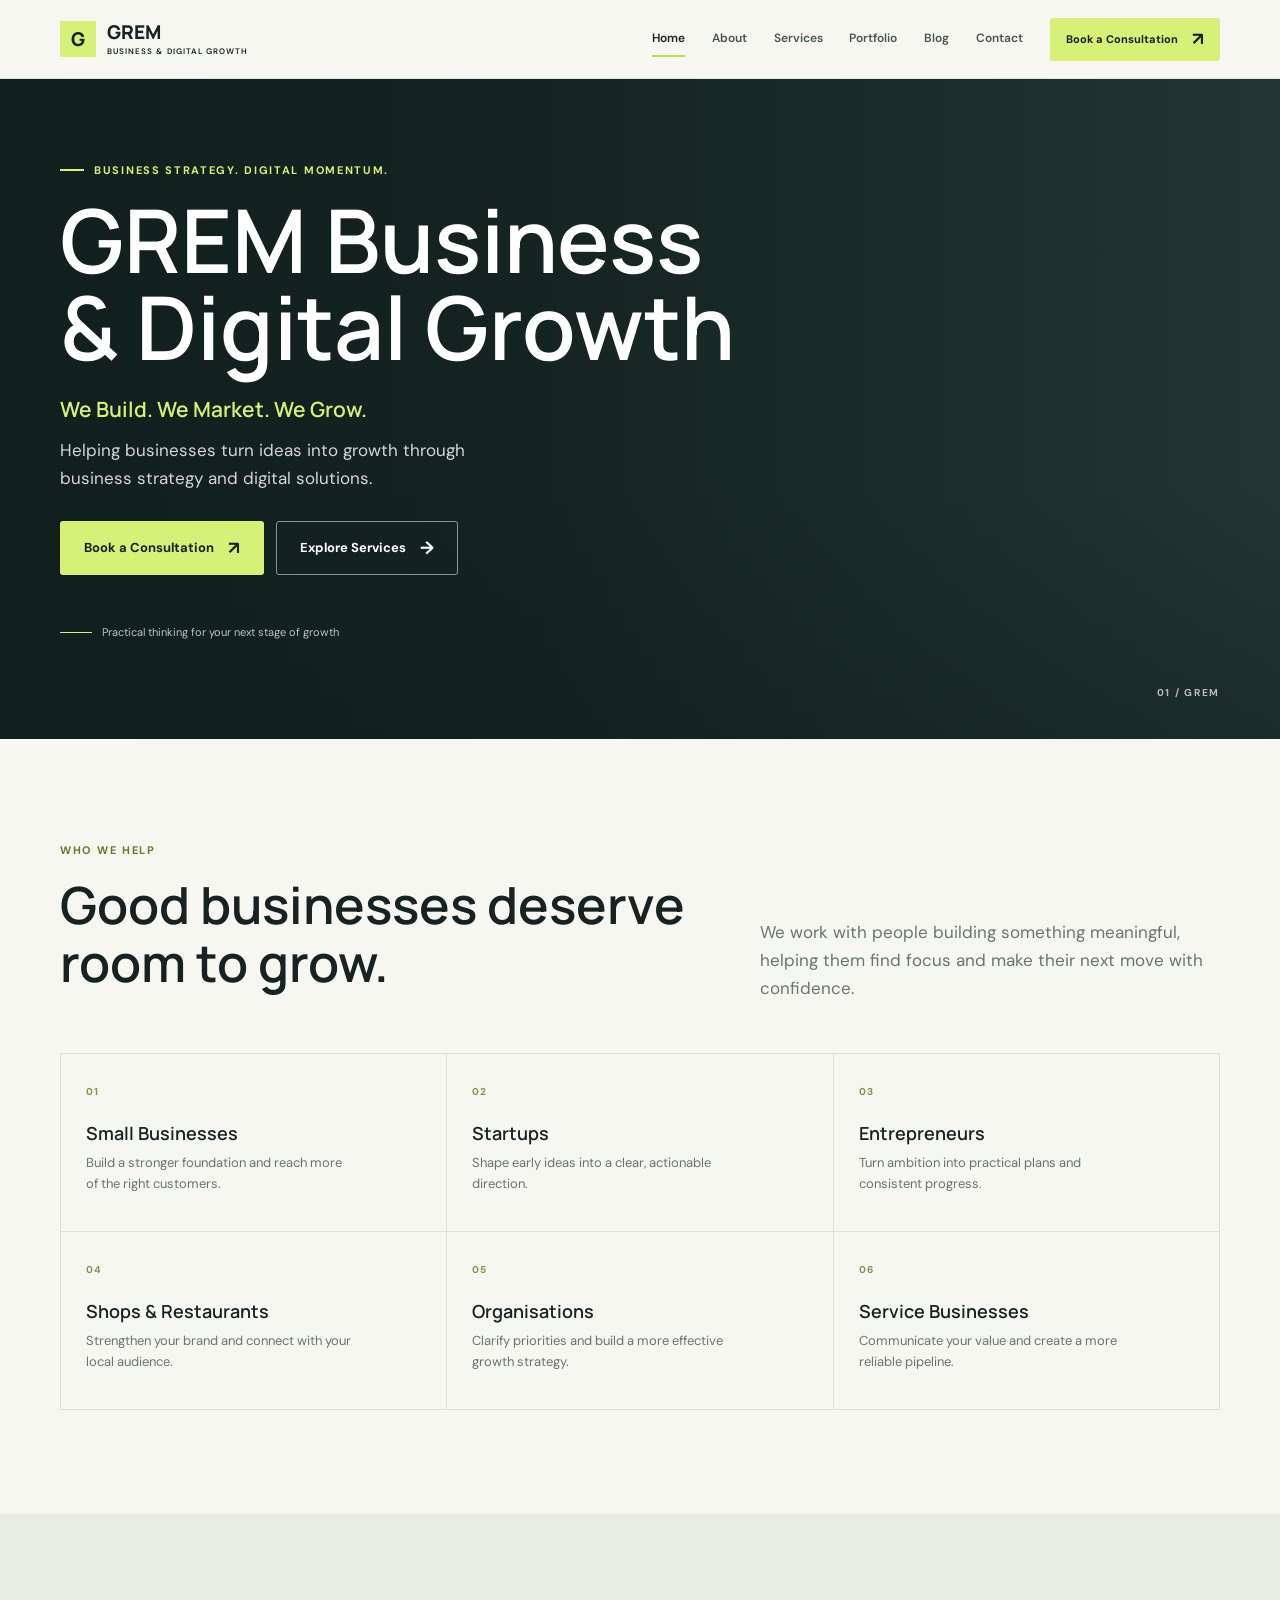
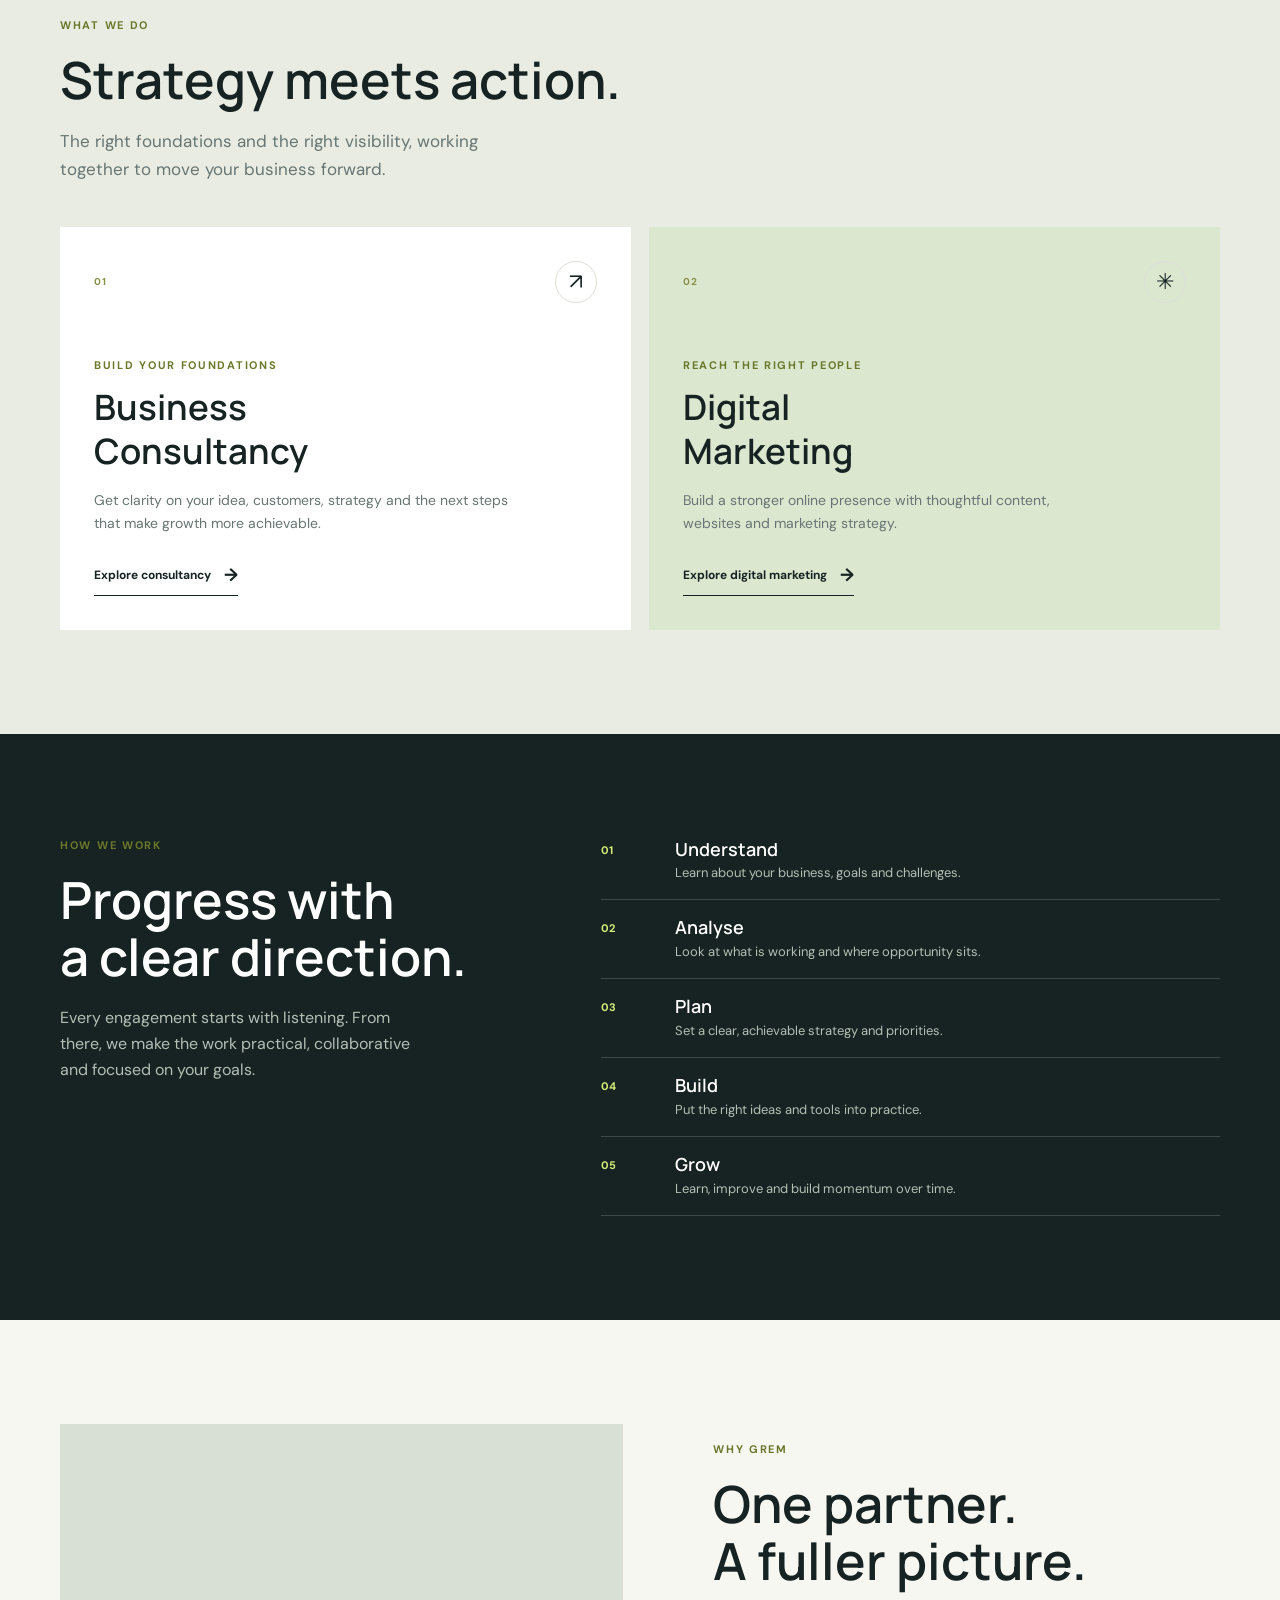
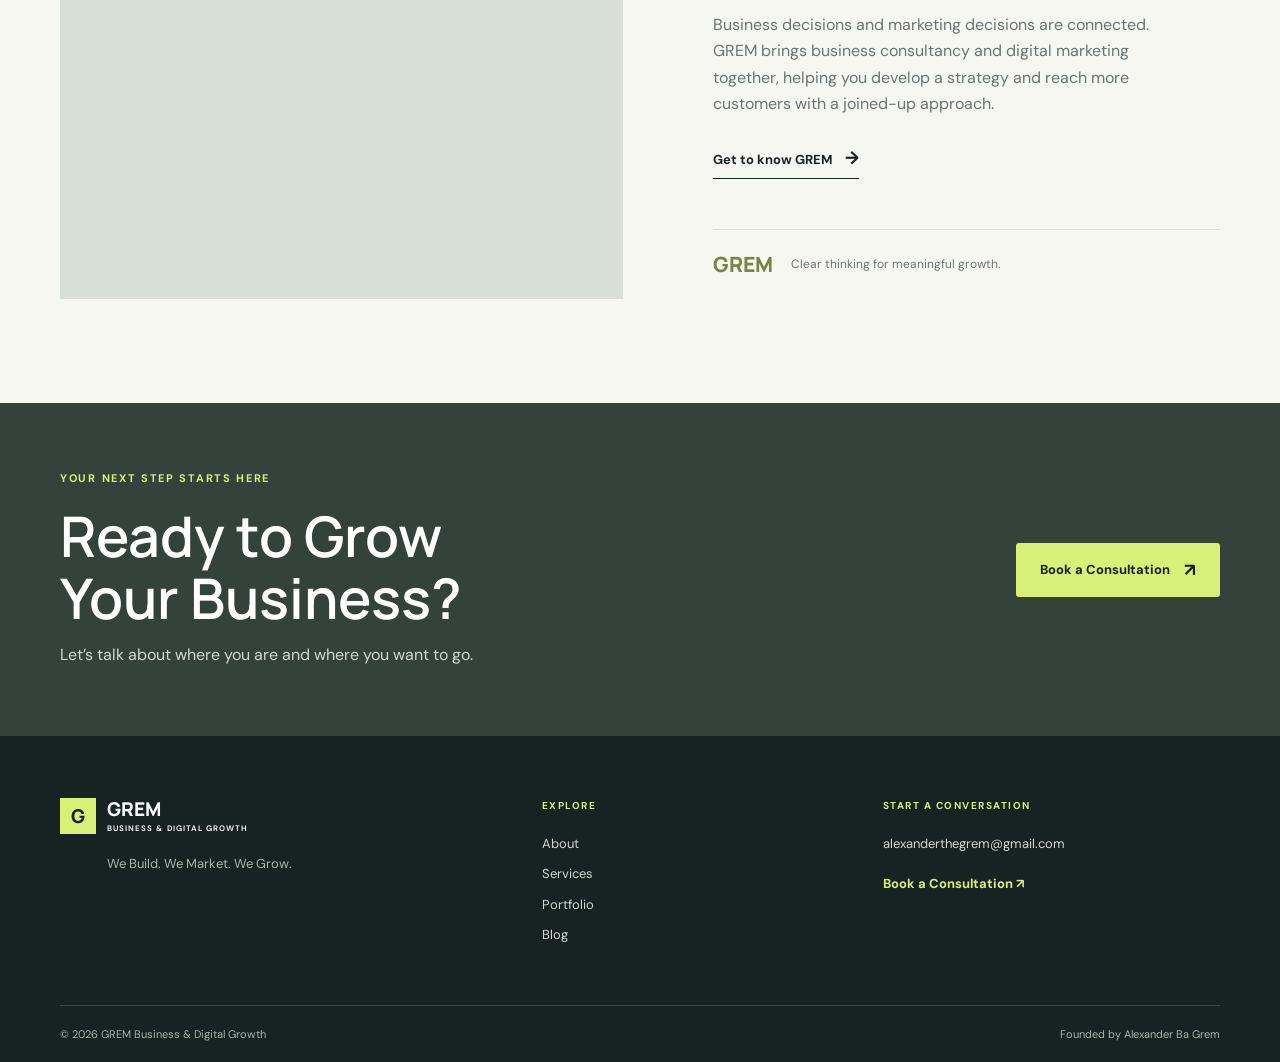
==== index.html @ a8ca72c4 "Grem digital platform" ====
<!doctype html>
<html lang="en">
<head>
  <meta charset="utf-8">
  <meta name="viewport" content="width=device-width, initial-scale=1">
  <meta name="description" content="GREM Business & Digital Growth helps businesses turn ideas into growth through business strategy and digital solutions.">
  <title>GREM Business & Digital Growth | We Build. We Market. We Grow.</title>
  <link rel="preconnect" href="https://fonts.googleapis.com">
  <link rel="preconnect" href="https://fonts.gstatic.com" crossorigin>
  <link href="https://fonts.googleapis.com/css2?family=DM+Sans:wght@400;500;600;700&family=Manrope:wght@400;500;600;700;800&display=swap" rel="stylesheet">
  <link rel="stylesheet" href="css/style.css">
  <link rel="stylesheet" href="css/navbar.css">
  <link rel="stylesheet" href="css/home.css">
  <script src="js/script.js" defer></script>
</head>
<body>
  <header class="site-header">
    <div class="container nav-wrap">
      <a class="brand" href="index.html" aria-label="GREM home"><span class="brand-mark">G</span><span>GREM<span class="brand-sub">BUSINESS & DIGITAL GROWTH</span></span></a>
      <button class="menu-toggle" type="button" aria-label="Open navigation" aria-expanded="false" aria-controls="site-navigation" data-nav-toggle><span></span><span></span></button>
      <nav class="site-nav" id="site-navigation" aria-label="Main navigation">
        <a href="index.html" aria-current="page">Home</a><a href="about.html">About</a><a href="services.html">Services</a><a href="portfolio.html">Portfolio</a><a href="blog.html">Blog</a><a href="contact.html">Contact</a><a class="button button-small nav-cta" href="contact.html#contact-form">Book a Consultation <span aria-hidden="true">↗</span></a>
      </nav>
    </div>
  </header>

  <main>
    <section class="home-hero">
      <div class="hero-shade"></div>
      <div class="container hero-content">
        <p class="eyebrow eyebrow-light"><span></span> Business strategy. Digital momentum.</p>
        <h1>GREM Business<br>&amp; Digital Growth</h1>
        <p class="hero-tagline">We Build. We Market. We Grow.</p>
        <p class="hero-copy">Helping businesses turn ideas into growth through business strategy and digital solutions.</p>
        <div class="button-row"><a class="button button-accent" href="contact.html#contact-form">Book a Consultation <span aria-hidden="true">↗</span></a><a class="button button-outline-light" href="services.html">Explore Services <span aria-hidden="true">→</span></a></div>
        <div class="hero-note"><span class="hero-note-line"></span><span>Practical thinking for your next stage of growth</span></div>
      </div>
      <div class="hero-index" aria-hidden="true">01 / GREM</div>
    </section>

    <section class="section help-section">
      <div class="container">
        <div class="section-heading section-heading-row"><div><p class="eyebrow">Who we help</p><h2>Good businesses deserve<br>room to grow.</h2></div><p class="section-intro">We work with people building something meaningful, helping them find focus and make their next move with confidence.</p></div>
        <div class="audience-grid">
          <article class="audience-item"><span class="item-number">01</span><h3>Small Businesses</h3><p>Build a stronger foundation and reach more of the right customers.</p></article>
          <article class="audience-item"><span class="item-number">02</span><h3>Startups</h3><p>Shape early ideas into a clear, actionable direction.</p></article>
          <article class="audience-item"><span class="item-number">03</span><h3>Entrepreneurs</h3><p>Turn ambition into practical plans and consistent progress.</p></article>
          <article class="audience-item"><span class="item-number">04</span><h3>Shops &amp; Restaurants</h3><p>Strengthen your brand and connect with your local audience.</p></article>
          <article class="audience-item"><span class="item-number">05</span><h3>Organisations</h3><p>Clarify priorities and build a more effective growth strategy.</p></article>
          <article class="audience-item"><span class="item-number">06</span><h3>Service Businesses</h3><p>Communicate your value and create a more reliable pipeline.</p></article>
        </div>
      </div>
    </section>

    <section class="section services-preview">
      <div class="container">
        <div class="section-heading"><p class="eyebrow">What we do</p><h2>Strategy meets action.</h2><p class="section-intro">The right foundations and the right visibility, working together to move your business forward.</p></div>
        <div class="category-grid">
          <article class="category-card consultancy-card"><div class="category-top"><span class="category-number">01</span><span class="category-symbol" aria-hidden="true">↗</span></div><p class="eyebrow">Build your foundations</p><h3>Business<br>Consultancy</h3><p>Get clarity on your idea, customers, strategy and the next steps that make growth more achievable.</p><a class="text-link" href="services.html#business-consultancy">Explore consultancy <span aria-hidden="true">→</span></a></article>
          <article class="category-card marketing-card"><div class="category-top"><span class="category-number">02</span><span class="category-symbol" aria-hidden="true">✳</span></div><p class="eyebrow">Reach the right people</p><h3>Digital<br>Marketing</h3><p>Build a stronger online presence with thoughtful content, websites and marketing strategy.</p><a class="text-link" href="services.html#digital-marketing">Explore digital marketing <span aria-hidden="true">→</span></a></article>
        </div>
      </div>
    </section>

    <section class="process-section section">
      <div class="container process-layout"><div class="process-heading"><p class="eyebrow">How we work</p><h2>Progress with<br>a clear direction.</h2><p>Every engagement starts with listening. From there, we make the work practical, collaborative and focused on your goals.</p></div><div class="process-list"><article><span>01</span><div><h3>Understand</h3><p>Learn about your business, goals and challenges.</p></div></article><article><span>02</span><div><h3>Analyse</h3><p>Look at what is working and where opportunity sits.</p></div></article><article><span>03</span><div><h3>Plan</h3><p>Set a clear, achievable strategy and priorities.</p></div></article><article><span>04</span><div><h3>Build</h3><p>Put the right ideas and tools into practice.</p></div></article><article><span>05</span><div><h3>Grow</h3><p>Learn, improve and build momentum over time.</p></div></article></div></div>
    </section>

    <section class="why-section section"><div class="container why-layout"><div class="why-image" role="img" aria-label="Business team collaborating around a table"></div><div class="why-copy"><p class="eyebrow">Why GREM</p><h2>One partner.<br>A fuller picture.</h2><p>Business decisions and marketing decisions are connected. GREM brings business consultancy and digital marketing together, helping you develop a strategy and reach more customers with a joined-up approach.</p><a class="text-link" href="about.html">Get to know GREM <span aria-hidden="true">→</span></a><div class="why-statement"><span>GREM</span><span>Clear thinking for meaningful growth.</span></div></div></div></section>

    <section class="cta-section"><div class="container cta-inner"><div><p class="eyebrow eyebrow-light">Your next step starts here</p><h2>Ready to Grow<br>Your Business?</h2><p>Let’s talk about where you are and where you want to go.</p></div><a class="button button-accent" href="contact.html#contact-form">Book a Consultation <span aria-hidden="true">↗</span></a></div></section>
  </main>

  <footer class="site-footer"><div class="container footer-main"><div class="footer-brand"><a class="brand brand-footer" href="index.html"><span class="brand-mark">G</span><span>GREM<span class="brand-sub">BUSINESS & DIGITAL GROWTH</span></span></a><p>We Build. We Market. We Grow.</p></div><div class="footer-links"><p class="footer-label">Explore</p><a href="about.html">About</a><a href="services.html">Services</a><a href="portfolio.html">Portfolio</a><a href="blog.html">Blog</a></div><div class="footer-contact"><p class="footer-label">Start a conversation</p><a href="mailto:alexanderthegrem@gmail.com">alexanderthegrem@gmail.com</a><a class="footer-book" href="contact.html#contact-form">Book a Consultation <span aria-hidden="true">↗</span></a></div></div><div class="container footer-bottom"><span>© <span data-year></span> GREM Business &amp; Digital Growth</span><span>Founded by Alexander Ba Grem</span></div></footer>
</body>
</html>
---- css/style.css ----
/* Shared foundations and reusable components for every page. */
:root {
  --ink: #172322;
  --ink-soft: #334240;
  --muted: #687572;
  --paper: #f7f7f2;
  --white: #ffffff;
  --line: #dedfd8;
  --lime: #d6f078;
  --lime-dark: #badc50;
  --coral: #f09472;
  --serif: "Manrope", "DM Sans", sans-serif;
  --sans: "DM Sans", sans-serif;
}

* { box-sizing: border-box; }
html { scroll-behavior: smooth; scroll-padding-top: 96px; }
body { margin: 0; background: var(--paper); color: var(--ink); font-family: var(--sans); font-size: 16px; line-height: 1.65; -webkit-font-smoothing: antialiased; }
img { display: block; max-width: 100%; }
a { color: inherit; text-decoration: none; }
button, input, textarea { font: inherit; }
.container { width: min(1160px, calc(100% - 48px)); margin-inline: auto; }
.section { padding: 104px 0; }
.eyebrow { margin: 0 0 18px; color: #6a782b; font-size: 11px; font-weight: 700; letter-spacing: 1.7px; line-height: 1.4; text-transform: uppercase; }
.eyebrow-light { color: var(--lime); }
h1, h2, h3, p { margin-top: 0; }
h1, h2, h3 { font-family: var(--serif); letter-spacing: 0; }
h2 { margin-bottom: 18px; font-size: clamp(32px, 4vw, 52px); font-weight: 600; line-height: 1.12; }
h3 { font-weight: 600; line-height: 1.25; }
.section-intro { max-width: 460px; margin: 0; color: var(--muted); font-size: 17px; }
.section-heading { margin-bottom: 44px; }
.section-heading h2 { margin-bottom: 18px; }
.section-heading-row { display: flex; align-items: end; justify-content: space-between; gap: 48px; }
.section-heading-row .section-intro { margin-bottom: 7px; }
.button { display: inline-flex; min-height: 54px; align-items: center; justify-content: center; gap: 14px; padding: 0 23px; border: 1px solid transparent; border-radius: 3px; background: var(--lime); color: var(--ink); font-size: 13px; font-weight: 700; transition: background-color .2s ease, color .2s ease, transform .2s ease, border-color .2s ease; }
.button:hover { transform: translateY(-2px); background: var(--lime-dark); }
.button span { font-size: 18px; line-height: 1; }
.button-dark { background: var(--ink); color: var(--white); }
.button-dark:hover { background: #2c3c39; }
.button-accent { background: var(--lime); color: var(--ink); }
.button-outline-light { border-color: rgba(255,255,255,.5); color: var(--white); background: transparent; }
.button-outline-light:hover { border-color: var(--lime); background: var(--lime); color: var(--ink); }
.text-link { display: inline-flex; align-items: center; gap: 13px; border-bottom: 1px solid currentColor; padding-bottom: 4px; font-size: 13px; font-weight: 700; }
.text-link span { font-size: 18px; transition: transform .2s ease; }
.text-link:hover span { transform: translateX(4px); }
.site-footer { padding: 62px 0 0; background: var(--ink); color: #f4f6ef; }
.footer-main { display: grid; grid-template-columns: 1.5fr 1fr 1.2fr; gap: 60px; padding-bottom: 50px; }
.brand { display: inline-flex; align-items: center; gap: 11px; color: var(--ink); font-family: var(--serif); font-size: 19px; font-weight: 800; line-height: 1; }
.brand-mark { display: grid; width: 36px; height: 36px; place-items: center; background: var(--lime); color: var(--ink); font-size: 19px; }
.brand-sub { display: block; margin-top: 5px; font-family: var(--sans); font-size: 8px; font-weight: 600; letter-spacing: 1.05px; }
.brand-footer { color: var(--white); }
.footer-brand > p { margin: 19px 0 0 47px; color: #abb4aa; font-size: 13px; }
.footer-label { margin-bottom: 18px; color: var(--lime); font-size: 10px; font-weight: 700; letter-spacing: 1.5px; text-transform: uppercase; }
.footer-links, .footer-contact { display: flex; align-items: flex-start; flex-direction: column; }
.footer-links a, .footer-contact > a { margin: 0 0 9px; color: #d1d6cf; font-size: 13px; transition: color .2s ease; }
.footer-links a:hover, .footer-contact > a:hover { color: var(--lime); }
.footer-contact .footer-book { margin-top: 10px; color: var(--lime); font-weight: 700; }
.footer-bottom { display: flex; justify-content: space-between; gap: 20px; padding: 19px 0; border-top: 1px solid rgba(255,255,255,.16); color: #aab3aa; font-size: 11px; }
.page-hero { position: relative; overflow: hidden; min-height: 420px; background-color: var(--ink); background-position: center; background-size: cover; color: var(--white); }
.page-hero::before { position: absolute; inset: 0; background: linear-gradient(90deg, rgba(15,28,26,.9) 0%, rgba(15,28,26,.65) 53%, rgba(15,28,26,.28) 100%); content: ""; }
.page-hero-inner { position: relative; display: flex; min-height: 420px; align-items: flex-start; justify-content: center; flex-direction: column; padding-top: 46px; padding-bottom: 46px; }
.page-hero h1 { max-width: 760px; margin: 0 0 17px; font-size: clamp(46px, 7vw, 78px); font-weight: 600; line-height: .99; }
.page-hero-inner > p:not(.eyebrow) { max-width: 520px; margin: 0; color: #e3e8df; font-size: 17px; }
.page-hero-index { position: absolute; right: 0; bottom: 36px; color: rgba(255,255,255,.72); font-size: 10px; font-weight: 700; letter-spacing: 1.7px; }
.skip-link { position: absolute; top: -100px; left: 12px; z-index: 100; padding: 10px 14px; background: var(--white); color: var(--ink); }
.skip-link:focus { top: 12px; }
:focus-visible { outline: 3px solid #ed956e; outline-offset: 3px; }
@media (max-width: 760px) {
  .container { width: min(100% - 36px, 600px); }
  .section { padding: 76px 0; }
  .section-heading-row { align-items: flex-start; flex-direction: column; gap: 6px; }
  .footer-main { grid-template-columns: 1fr 1fr; gap: 36px 25px; }
  .footer-brand { grid-column: 1 / -1; }
  .footer-bottom { flex-direction: column; gap: 4px; }
  .page-hero, .page-hero-inner { min-height: 380px; }
  .page-hero-index { right: 0; bottom: 24px; }
}
@media (prefers-reduced-motion: reduce) {
  *, *::before, *::after { scroll-behavior: auto !important; transition-duration: .01ms !important; animation-duration: .01ms !important; }
}
---- css/navbar.css ----
.site-header { position: sticky; top: 0; z-index: 20; border-bottom: 1px solid rgba(23,35,34,.08); background: rgba(247,247,242,.97); backdrop-filter: blur(12px); }
.nav-wrap { display: flex; min-height: 78px; align-items: center; justify-content: space-between; gap: 28px; }
.site-nav { display: flex; align-items: center; gap: clamp(17px, 2.1vw, 29px); }
.site-nav > a:not(.button) { position: relative; color: #485451; font-size: 12px; font-weight: 600; transition: color .2s ease; }
.site-nav > a:not(.button):hover, .site-nav > a[aria-current="page"] { color: var(--ink); }
.site-nav > a[aria-current="page"]::after { position: absolute; right: 0; bottom: -8px; left: 0; height: 2px; background: var(--lime-dark); content: ""; }
.site-nav .nav-cta { min-height: 43px; padding-inline: 15px; white-space: nowrap; }
.button-small { font-size: 11px; }
.menu-toggle { display: none; }
@media (max-width: 900px) {
  .nav-wrap { min-height: 72px; }
  .menu-toggle { display: flex; width: 44px; height: 44px; align-items: center; justify-content: center; flex-direction: column; gap: 6px; border: 1px solid var(--line); border-radius: 3px; background: transparent; cursor: pointer; }
  .menu-toggle span { width: 18px; height: 2px; background: var(--ink); transition: transform .2s ease; }
  .menu-toggle[aria-expanded="true"] span:first-child { transform: translateY(4px) rotate(45deg); }
  .menu-toggle[aria-expanded="true"] span:last-child { transform: translateY(-4px) rotate(-45deg); }
  .site-nav { position: absolute; top: 100%; right: 0; left: 0; display: none; align-items: stretch; flex-direction: column; gap: 0; padding: 9px 24px 22px; border-top: 1px solid var(--line); background: var(--paper); box-shadow: 0 18px 25px rgba(23,35,34,.08); }
  .site-nav.is-open { display: flex; }
  .site-nav > a:not(.button) { padding: 11px 0; border-bottom: 1px solid var(--line); }
  .site-nav > a[aria-current="page"]::after { display: none; }
  .site-nav .nav-cta { align-self: flex-start; margin-top: 16px; }
}
---- css/home.css ----
.home-hero { position: relative; display: flex; min-height: 660px; align-items: center; overflow: hidden; background: #273a35 url("https://images.unsplash.com/photo-1521737711867-e3b97375f902?auto=format&fit=crop&w=2000&q=85") center 48% / cover no-repeat; color: var(--white); }
.hero-shade { position: absolute; inset: 0; background: linear-gradient(90deg, rgba(15,29,27,.92) 0%, rgba(15,29,27,.76) 42%, rgba(15,29,27,.18) 100%), linear-gradient(0deg, rgba(15,29,27,.35), transparent 38%); }
.hero-content { position: relative; padding-top: 64px; padding-bottom: 78px; }
.hero-content .eyebrow { display: flex; align-items: center; gap: 10px; }
.hero-content .eyebrow span { width: 24px; height: 2px; background: var(--lime); }
.home-hero h1 { max-width: 760px; margin: 0; font-size: clamp(48px, 7vw, 88px); font-weight: 600; letter-spacing: 0; line-height: .99; }
.hero-tagline { margin: 22px 0 9px; color: var(--lime); font-family: var(--serif); font-size: 21px; font-weight: 600; }
.hero-copy { max-width: 480px; margin: 0; color: rgba(255,255,255,.82); font-size: 17px; }
.button-row { display: flex; flex-wrap: wrap; gap: 12px; margin-top: 29px; }
.hero-note { display: flex; align-items: center; gap: 10px; margin-top: 48px; color: rgba(255,255,255,.73); font-size: 11px; }
.hero-note-line { width: 32px; height: 1px; background: var(--lime); }
.hero-index { position: absolute; right: max(24px, calc((100vw - 1160px) / 2)); bottom: 38px; color: rgba(255,255,255,.69); font-size: 10px; font-weight: 700; letter-spacing: 1.7px; }
.help-section { background: var(--paper); }
.audience-grid { display: grid; grid-template-columns: repeat(3, 1fr); border-top: 1px solid var(--line); border-left: 1px solid var(--line); }
.audience-item { min-height: 178px; padding: 23px 25px; border-right: 1px solid var(--line); border-bottom: 1px solid var(--line); transition: background .2s ease; }
.audience-item:hover { background: #eff2e5; }
.item-number, .category-number { color: #859148; font-size: 10px; font-weight: 700; letter-spacing: 1px; }
.audience-item h3 { margin: 19px 0 7px; font-size: 18px; }
.audience-item p { max-width: 270px; margin: 0; color: var(--muted); font-size: 13px; }
.services-preview { background: #e9ece3; }
.category-grid { display: grid; grid-template-columns: 1fr 1fr; gap: 18px; }
.category-card { min-height: 390px; padding: 34px; background: var(--white); }
.consultancy-card { background: #fff; }
.marketing-card { background: #dce7d0; }
.category-top { display: flex; align-items: center; justify-content: space-between; margin-bottom: 55px; }
.category-symbol { display: grid; width: 42px; height: 42px; place-items: center; border: 1px solid var(--line); border-radius: 50%; font-size: 22px; }
.category-card .eyebrow { margin-bottom: 13px; }
.category-card h3 { margin: 0 0 15px; font-size: 35px; }
.category-card > p:not(.eyebrow) { max-width: 420px; min-height: 52px; margin-bottom: 20px; color: var(--muted); font-size: 14px; }
.category-card .text-link { font-size: 12px; }
.process-section { background: var(--ink); color: var(--white); }
.process-layout { display: grid; grid-template-columns: .82fr 1.18fr; gap: 110px; }
.process-heading h2 { margin-bottom: 19px; }
.process-heading > p:last-child { max-width: 365px; margin: 0; color: #b4beb6; }
.process-list article { display: grid; grid-template-columns: 56px 1fr; gap: 18px; padding: 16px 0; border-bottom: 1px solid rgba(255,255,255,.17); }
.process-list article:first-child { padding-top: 0; }
.process-list article > span { padding-top: 3px; color: var(--lime); font-size: 11px; font-weight: 700; }
.process-list h3 { margin: 0 0 2px; font-size: 18px; }
.process-list p { margin: 0; color: #b4beb6; font-size: 13px; }
.why-section { background: var(--paper); }
.why-layout { display: grid; grid-template-columns: 1fr .9fr; align-items: center; gap: 90px; }
.why-image { min-height: 475px; background: #d8dfd4 url("https://images.unsplash.com/photo-1528605248644-14dd04022da1?auto=format&fit=crop&w=1000&q=85") center / cover no-repeat; }
.why-copy h2 { margin-bottom: 22px; }
.why-copy > p:not(.eyebrow) { max-width: 470px; margin-bottom: 27px; color: var(--muted); }
.why-statement { display: flex; align-items: center; gap: 18px; margin-top: 50px; padding-top: 17px; border-top: 1px solid var(--line); }
.why-statement span:first-child { color: #788344; font-family: var(--serif); font-size: 21px; font-weight: 800; }
.why-statement span:last-child { color: var(--muted); font-size: 12px; }
.cta-section { padding: 68px 0; background: #33433b; color: var(--white); }
.cta-inner { display: flex; align-items: center; justify-content: space-between; gap: 30px; }
.cta-inner h2 { margin-bottom: 12px; font-size: clamp(36px, 5vw, 56px); }
.cta-inner p:not(.eyebrow) { margin: 0; color: #d0d8cf; }
@media (max-width: 760px) {
  .home-hero { min-height: 610px; background-position: 57% center; }
  .home-hero h1 { font-size: clamp(47px, 11vw, 68px); }
  .hero-index { bottom: 19px; }
  .audience-grid { grid-template-columns: repeat(2, 1fr); }
  .audience-item { min-height: 166px; padding: 19px; }
  .category-grid { grid-template-columns: 1fr; }
  .category-card { min-height: 360px; padding: 28px; }
  .category-top { margin-bottom: 35px; }
  .process-layout, .why-layout { grid-template-columns: 1fr; gap: 43px; }
  .why-image { min-height: 330px; }
  .cta-inner { align-items: flex-start; flex-direction: column; }
}
@media (max-width: 420px) {
  .audience-grid { grid-template-columns: 1fr; }
  .audience-item { min-height: 140px; }
  .button-row { align-items: stretch; flex-direction: column; }
  .button-row .button { width: 100%; }
}
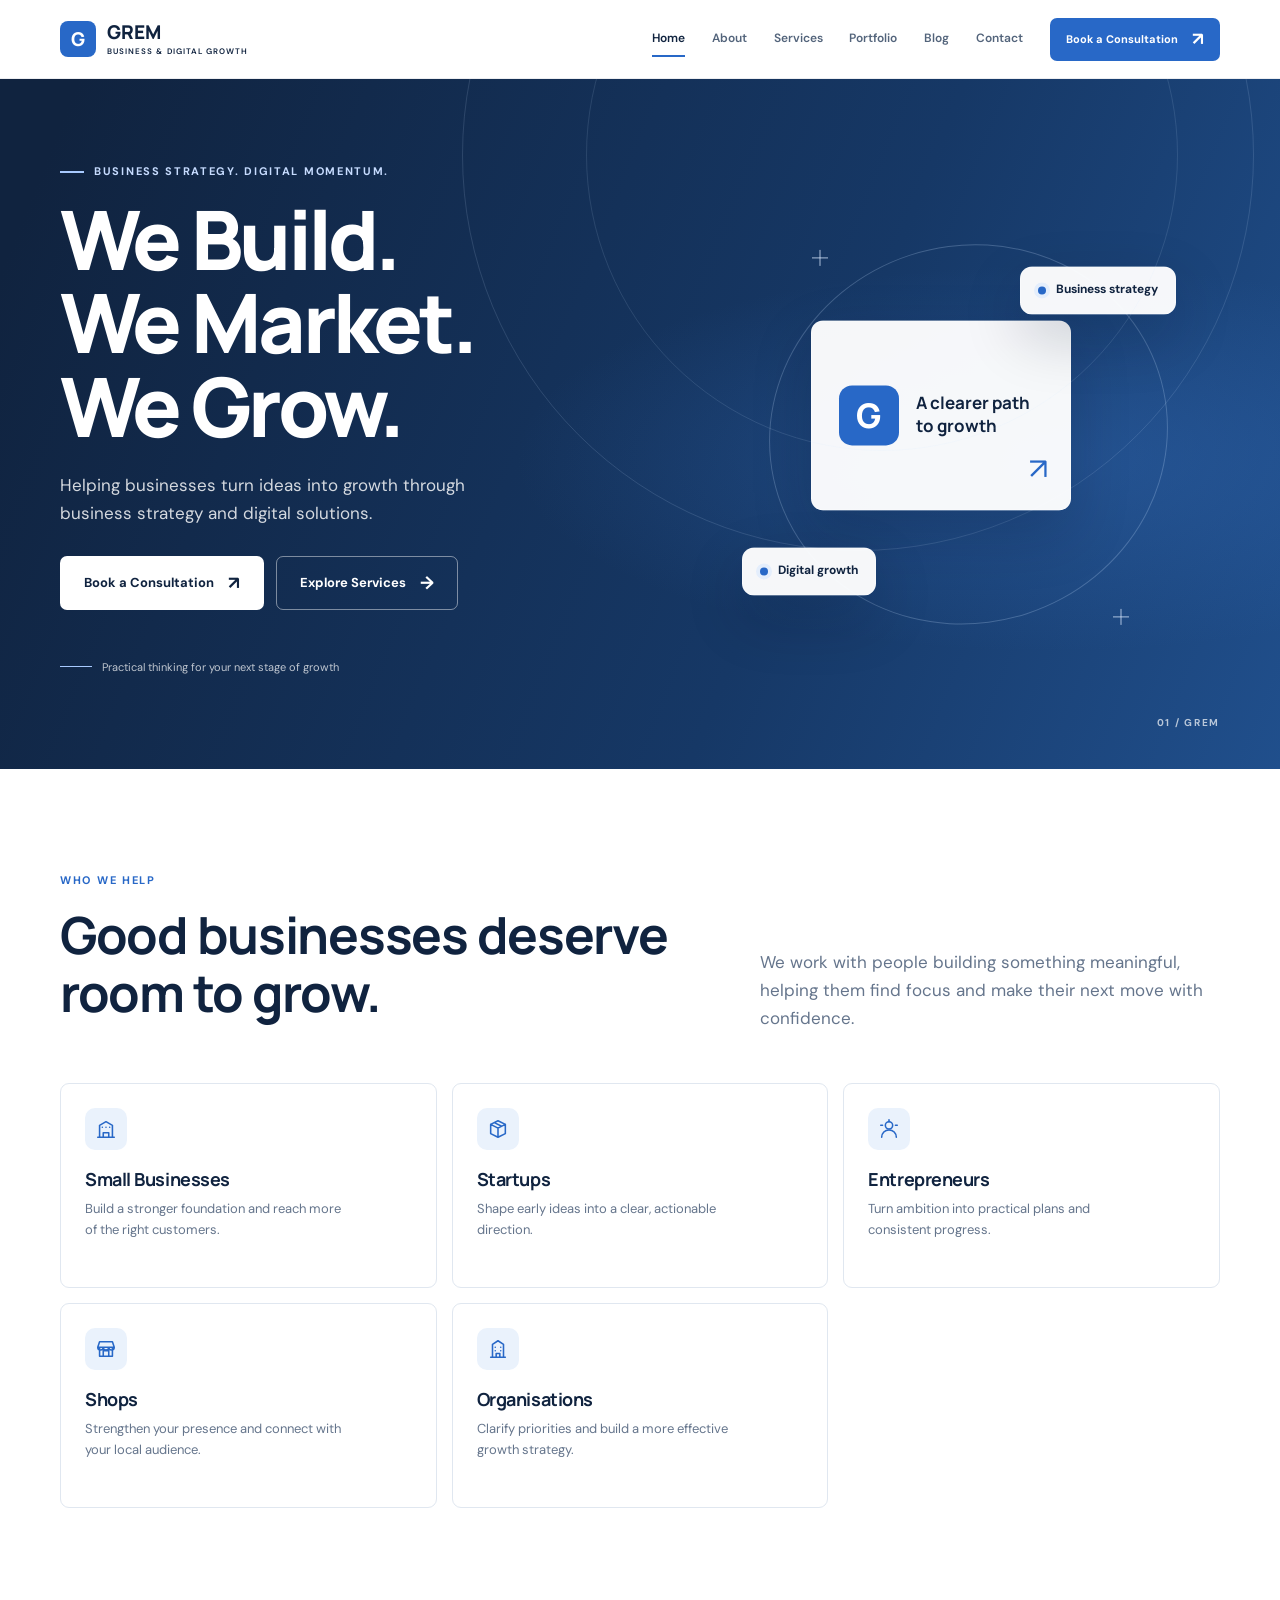
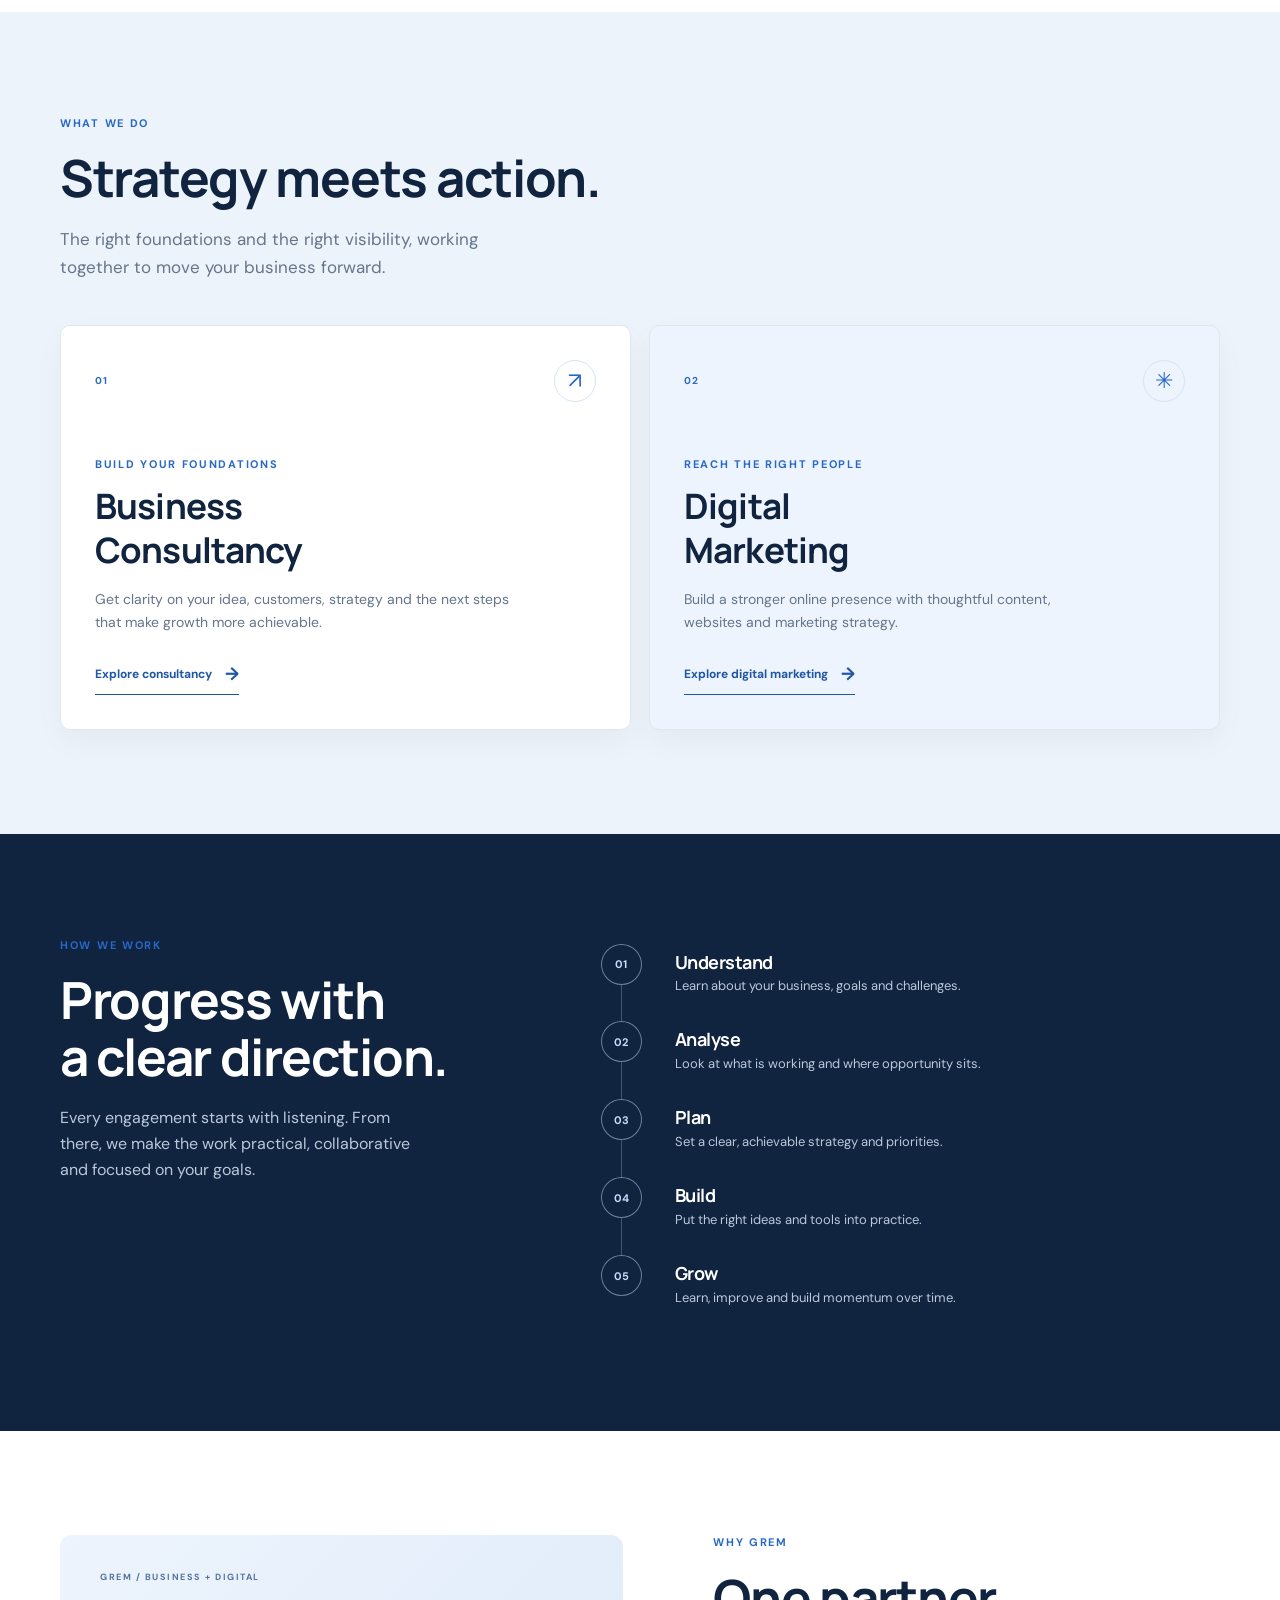
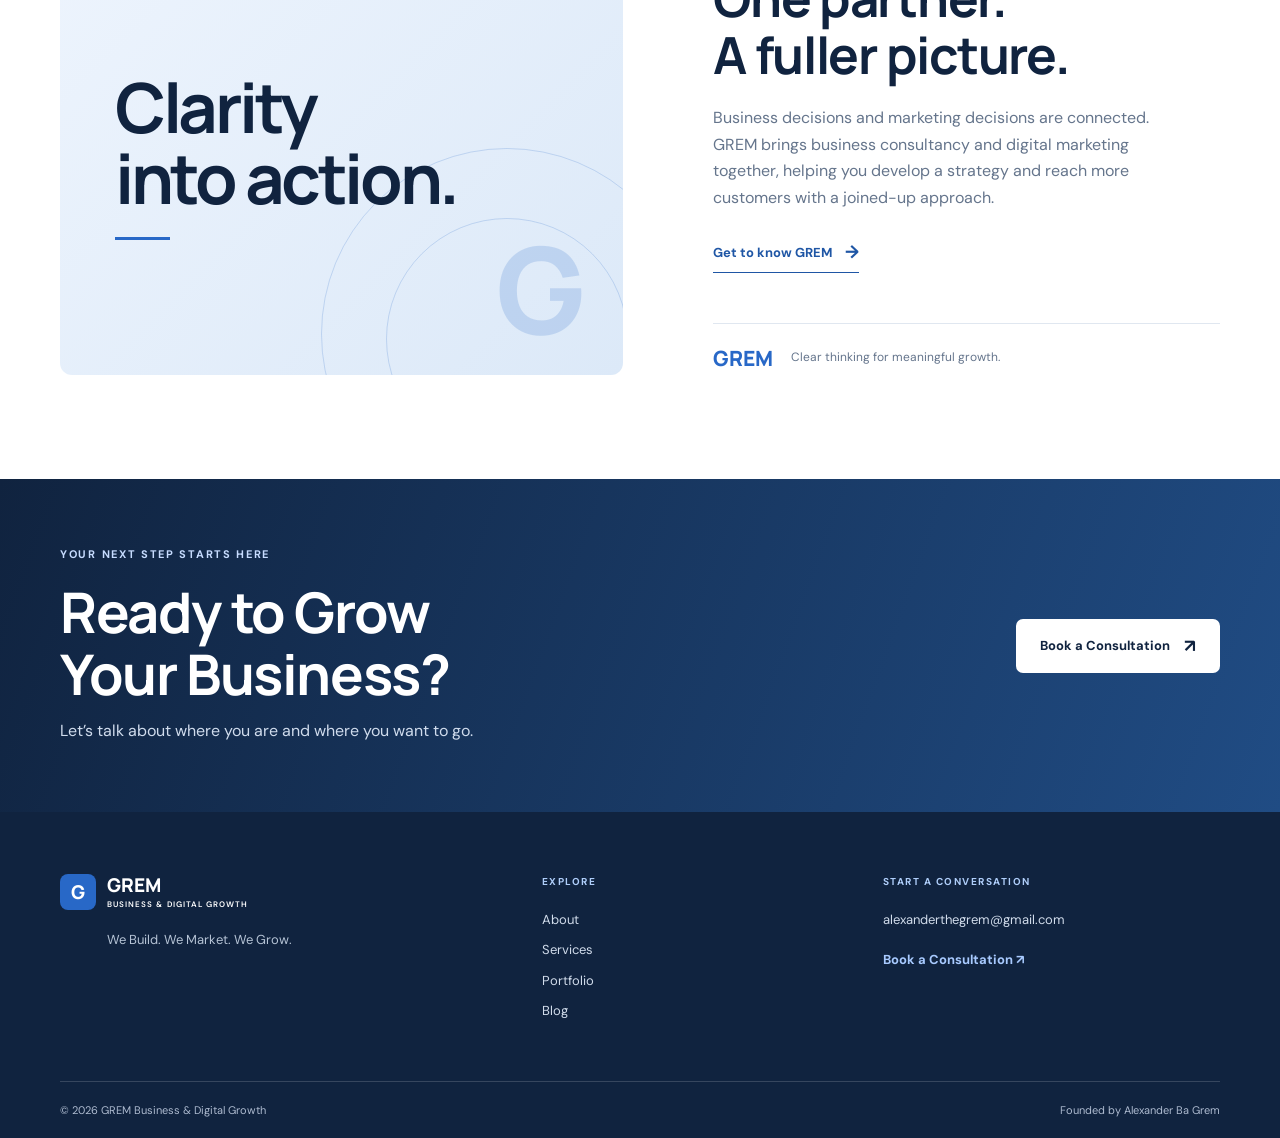
==== commit 64be5b40: "Remove unnecessary pics" ====
--- a/index.html
+++ b/index.html
@@ -26,14 +26,19 @@
 
   <main>
     <section class="home-hero">
-      <div class="hero-shade"></div>
       <div class="container hero-content">
         <p class="eyebrow eyebrow-light"><span></span> Business strategy. Digital momentum.</p>
-        <h1>GREM Business<br>&amp; Digital Growth</h1>
-        <p class="hero-tagline">We Build. We Market. We Grow.</p>
+        <h1>We Build.<br>We Market.<br>We Grow.</h1>
         <p class="hero-copy">Helping businesses turn ideas into growth through business strategy and digital solutions.</p>
         <div class="button-row"><a class="button button-accent" href="contact.html#contact-form">Book a Consultation <span aria-hidden="true">↗</span></a><a class="button button-outline-light" href="services.html">Explore Services <span aria-hidden="true">→</span></a></div>
         <div class="hero-note"><span class="hero-note-line"></span><span>Practical thinking for your next stage of growth</span></div>
+      </div>
+      <div class="hero-visual" aria-hidden="true">
+        <div class="visual-orbit"></div>
+        <div class="visual-card visual-card-main"><span class="visual-mark">G</span><span class="visual-label">A clearer path<br>to growth</span><span class="visual-trend">↗</span></div>
+        <div class="visual-card visual-card-top"><span class="visual-dot"></span>Business strategy</div>
+        <div class="visual-card visual-card-bottom"><span class="visual-dot"></span>Digital growth</div>
+        <span class="visual-cross visual-cross-one"></span><span class="visual-cross visual-cross-two"></span>
       </div>
       <div class="hero-index" aria-hidden="true">01 / GREM</div>
     </section>
@@ -42,12 +47,11 @@
       <div class="container">
         <div class="section-heading section-heading-row"><div><p class="eyebrow">Who we help</p><h2>Good businesses deserve<br>room to grow.</h2></div><p class="section-intro">We work with people building something meaningful, helping them find focus and make their next move with confidence.</p></div>
         <div class="audience-grid">
-          <article class="audience-item"><span class="item-number">01</span><h3>Small Businesses</h3><p>Build a stronger foundation and reach more of the right customers.</p></article>
-          <article class="audience-item"><span class="item-number">02</span><h3>Startups</h3><p>Shape early ideas into a clear, actionable direction.</p></article>
-          <article class="audience-item"><span class="item-number">03</span><h3>Entrepreneurs</h3><p>Turn ambition into practical plans and consistent progress.</p></article>
-          <article class="audience-item"><span class="item-number">04</span><h3>Shops &amp; Restaurants</h3><p>Strengthen your brand and connect with your local audience.</p></article>
-          <article class="audience-item"><span class="item-number">05</span><h3>Organisations</h3><p>Clarify priorities and build a more effective growth strategy.</p></article>
-          <article class="audience-item"><span class="item-number">06</span><h3>Service Businesses</h3><p>Communicate your value and create a more reliable pipeline.</p></article>
+          <article class="audience-item"><span class="audience-icon" aria-hidden="true"><svg viewBox="0 0 24 24"><path d="M3 21h18M5 21V8l7-4 7 4v13M9 21v-5h6v5M8 10h.01M12 10h.01M16 10h.01"/></svg></span><h3>Small Businesses</h3><p>Build a stronger foundation and reach more of the right customers.</p></article>
+          <article class="audience-item"><span class="audience-icon" aria-hidden="true"><svg viewBox="0 0 24 24"><path d="M12 3 4 7v10l8 4 8-4V7l-8-4ZM4 7l8 4 8-4M12 11v10M8 5l8 4"/></svg></span><h3>Startups</h3><p>Shape early ideas into a clear, actionable direction.</p></article>
+          <article class="audience-item"><span class="audience-icon" aria-hidden="true"><svg viewBox="0 0 24 24"><circle cx="12" cy="8" r="4"/><path d="M4 21a8 8 0 0 1 16 0M12 2v2M3 8h2M19 8h2"/></svg></span><h3>Entrepreneurs</h3><p>Turn ambition into practical plans and consistent progress.</p></article>
+          <article class="audience-item"><span class="audience-icon" aria-hidden="true"><svg viewBox="0 0 24 24"><path d="M3 10h18l-2-6H5l-2 6ZM5 10v10h14V10M9 20v-6h6v6M3 10a3 3 0 0 0 6 0 3 3 0 0 0 6 0 3 3 0 0 0 6 0"/></svg></span><h3>Shops</h3><p>Strengthen your presence and connect with your local audience.</p></article>
+          <article class="audience-item"><span class="audience-icon" aria-hidden="true"><svg viewBox="0 0 24 24"><path d="M4 21h16M6 21V7l6-4 6 4v14M9 10h.01M15 10h.01M9 14h.01M15 14h.01M10 21v-4h4v4"/></svg></span><h3>Organisations</h3><p>Clarify priorities and build a more effective growth strategy.</p></article>
         </div>
       </div>
     </section>
@@ -66,7 +70,7 @@
       <div class="container process-layout"><div class="process-heading"><p class="eyebrow">How we work</p><h2>Progress with<br>a clear direction.</h2><p>Every engagement starts with listening. From there, we make the work practical, collaborative and focused on your goals.</p></div><div class="process-list"><article><span>01</span><div><h3>Understand</h3><p>Learn about your business, goals and challenges.</p></div></article><article><span>02</span><div><h3>Analyse</h3><p>Look at what is working and where opportunity sits.</p></div></article><article><span>03</span><div><h3>Plan</h3><p>Set a clear, achievable strategy and priorities.</p></div></article><article><span>04</span><div><h3>Build</h3><p>Put the right ideas and tools into practice.</p></div></article><article><span>05</span><div><h3>Grow</h3><p>Learn, improve and build momentum over time.</p></div></article></div></div>
     </section>
 
-    <section class="why-section section"><div class="container why-layout"><div class="why-image" role="img" aria-label="Business team collaborating around a table"></div><div class="why-copy"><p class="eyebrow">Why GREM</p><h2>One partner.<br>A fuller picture.</h2><p>Business decisions and marketing decisions are connected. GREM brings business consultancy and digital marketing together, helping you develop a strategy and reach more customers with a joined-up approach.</p><a class="text-link" href="about.html">Get to know GREM <span aria-hidden="true">→</span></a><div class="why-statement"><span>GREM</span><span>Clear thinking for meaningful growth.</span></div></div></div></section>
+    <section class="why-section section"><div class="container why-layout"><div class="why-visual" aria-hidden="true"><span class="why-visual-label">GREM / BUSINESS + DIGITAL</span><strong>Clarity<br>into action.</strong><span class="why-visual-line"></span><span class="why-visual-mark">G</span></div><div class="why-copy"><p class="eyebrow">Why GREM</p><h2>One partner.<br>A fuller picture.</h2><p>Business decisions and marketing decisions are connected. GREM brings business consultancy and digital marketing together, helping you develop a strategy and reach more customers with a joined-up approach.</p><a class="text-link" href="about.html">Get to know GREM <span aria-hidden="true">→</span></a><div class="why-statement"><span>GREM</span><span>Clear thinking for meaningful growth.</span></div></div></div></section>
 
     <section class="cta-section"><div class="container cta-inner"><div><p class="eyebrow eyebrow-light">Your next step starts here</p><h2>Ready to Grow<br>Your Business?</h2><p>Let’s talk about where you are and where you want to go.</p></div><a class="button button-accent" href="contact.html#contact-form">Book a Consultation <span aria-hidden="true">↗</span></a></div></section>
   </main>
--- a/css/style.css
+++ b/css/style.css
@@ -1,14 +1,15 @@
 /* Shared foundations and reusable components for every page. */
 :root {
-  --ink: #172322;
-  --ink-soft: #334240;
-  --muted: #687572;
-  --paper: #f7f7f2;
+  --ink: #10233f;
+  --ink-soft: #304766;
+  --muted: #65758c;
+  --paper: #f5f8fc;
   --white: #ffffff;
-  --line: #dedfd8;
-  --lime: #d6f078;
-  --lime-dark: #badc50;
-  --coral: #f09472;
+  --line: #e0e7f0;
+  --blue: #2868c7;
+  --blue-dark: #1f56a5;
+  --blue-pale: #eaf2fc;
+  --accent: #a8caff;
   --serif: "Manrope", "DM Sans", sans-serif;
   --sans: "DM Sans", sans-serif;
 }
@@ -21,50 +22,53 @@
 button, input, textarea { font: inherit; }
 .container { width: min(1160px, calc(100% - 48px)); margin-inline: auto; }
 .section { padding: 104px 0; }
-.eyebrow { margin: 0 0 18px; color: #6a782b; font-size: 11px; font-weight: 700; letter-spacing: 1.7px; line-height: 1.4; text-transform: uppercase; }
-.eyebrow-light { color: var(--lime); }
+.eyebrow { margin: 0 0 18px; color: var(--blue); font-size: 11px; font-weight: 700; letter-spacing: 1.7px; line-height: 1.4; text-transform: uppercase; }
+.eyebrow-light { color: #c7dcff; }
 h1, h2, h3, p { margin-top: 0; }
-h1, h2, h3 { font-family: var(--serif); letter-spacing: 0; }
-h2 { margin-bottom: 18px; font-size: clamp(32px, 4vw, 52px); font-weight: 600; line-height: 1.12; }
-h3 { font-weight: 600; line-height: 1.25; }
+h1, h2, h3 { font-family: var(--serif); letter-spacing: -.025em; }
+h2 { margin-bottom: 18px; font-size: clamp(32px, 4vw, 52px); font-weight: 700; line-height: 1.12; }
+h3 { font-weight: 700; line-height: 1.25; }
 .section-intro { max-width: 460px; margin: 0; color: var(--muted); font-size: 17px; }
 .section-heading { margin-bottom: 44px; }
 .section-heading h2 { margin-bottom: 18px; }
 .section-heading-row { display: flex; align-items: end; justify-content: space-between; gap: 48px; }
 .section-heading-row .section-intro { margin-bottom: 7px; }
-.button { display: inline-flex; min-height: 54px; align-items: center; justify-content: center; gap: 14px; padding: 0 23px; border: 1px solid transparent; border-radius: 3px; background: var(--lime); color: var(--ink); font-size: 13px; font-weight: 700; transition: background-color .2s ease, color .2s ease, transform .2s ease, border-color .2s ease; }
-.button:hover { transform: translateY(-2px); background: var(--lime-dark); }
+.button { display: inline-flex; min-height: 54px; align-items: center; justify-content: center; gap: 14px; padding: 0 23px; border: 1px solid transparent; border-radius: 7px; background: var(--blue); color: var(--white); font-size: 13px; font-weight: 700; transition: background-color .2s ease, color .2s ease, transform .2s ease, border-color .2s ease; }
+.button:hover { transform: translateY(-2px); background: var(--blue-dark); }
 .button span { font-size: 18px; line-height: 1; }
 .button-dark { background: var(--ink); color: var(--white); }
-.button-dark:hover { background: #2c3c39; }
-.button-accent { background: var(--lime); color: var(--ink); }
-.button-outline-light { border-color: rgba(255,255,255,.5); color: var(--white); background: transparent; }
-.button-outline-light:hover { border-color: var(--lime); background: var(--lime); color: var(--ink); }
-.text-link { display: inline-flex; align-items: center; gap: 13px; border-bottom: 1px solid currentColor; padding-bottom: 4px; font-size: 13px; font-weight: 700; }
+.button-dark:hover { background: var(--ink-soft); }
+.button-accent { background: var(--white); color: var(--ink); }
+.button-accent:hover { background: var(--accent); color: var(--ink); }
+.button-outline-light { border-color: rgba(255,255,255,.45); color: var(--white); background: transparent; }
+.button-outline-light:hover { border-color: var(--white); background: var(--white); color: var(--ink); }
+.text-link { display: inline-flex; align-items: center; gap: 13px; border-bottom: 1px solid currentColor; padding-bottom: 4px; color: var(--blue-dark); font-size: 13px; font-weight: 700; }
 .text-link span { font-size: 18px; transition: transform .2s ease; }
 .text-link:hover span { transform: translateX(4px); }
-.site-footer { padding: 62px 0 0; background: var(--ink); color: #f4f6ef; }
+.site-footer { padding: 62px 0 0; background: var(--ink); color: #f4f7fc; }
 .footer-main { display: grid; grid-template-columns: 1.5fr 1fr 1.2fr; gap: 60px; padding-bottom: 50px; }
 .brand { display: inline-flex; align-items: center; gap: 11px; color: var(--ink); font-family: var(--serif); font-size: 19px; font-weight: 800; line-height: 1; }
-.brand-mark { display: grid; width: 36px; height: 36px; place-items: center; background: var(--lime); color: var(--ink); font-size: 19px; }
+.brand-mark { display: grid; width: 36px; height: 36px; place-items: center; border-radius: 8px; background: var(--blue); color: var(--white); font-size: 19px; }
 .brand-sub { display: block; margin-top: 5px; font-family: var(--sans); font-size: 8px; font-weight: 600; letter-spacing: 1.05px; }
 .brand-footer { color: var(--white); }
-.footer-brand > p { margin: 19px 0 0 47px; color: #abb4aa; font-size: 13px; }
-.footer-label { margin-bottom: 18px; color: var(--lime); font-size: 10px; font-weight: 700; letter-spacing: 1.5px; text-transform: uppercase; }
+.footer-brand > p { margin: 19px 0 0 47px; color: #b5c3d5; font-size: 13px; }
+.footer-label { margin-bottom: 18px; color: #afcefa; font-size: 10px; font-weight: 700; letter-spacing: 1.5px; text-transform: uppercase; }
 .footer-links, .footer-contact { display: flex; align-items: flex-start; flex-direction: column; }
-.footer-links a, .footer-contact > a { margin: 0 0 9px; color: #d1d6cf; font-size: 13px; transition: color .2s ease; }
-.footer-links a:hover, .footer-contact > a:hover { color: var(--lime); }
-.footer-contact .footer-book { margin-top: 10px; color: var(--lime); font-weight: 700; }
-.footer-bottom { display: flex; justify-content: space-between; gap: 20px; padding: 19px 0; border-top: 1px solid rgba(255,255,255,.16); color: #aab3aa; font-size: 11px; }
-.page-hero { position: relative; overflow: hidden; min-height: 420px; background-color: var(--ink); background-position: center; background-size: cover; color: var(--white); }
-.page-hero::before { position: absolute; inset: 0; background: linear-gradient(90deg, rgba(15,28,26,.9) 0%, rgba(15,28,26,.65) 53%, rgba(15,28,26,.28) 100%); content: ""; }
-.page-hero-inner { position: relative; display: flex; min-height: 420px; align-items: flex-start; justify-content: center; flex-direction: column; padding-top: 46px; padding-bottom: 46px; }
-.page-hero h1 { max-width: 760px; margin: 0 0 17px; font-size: clamp(46px, 7vw, 78px); font-weight: 600; line-height: .99; }
-.page-hero-inner > p:not(.eyebrow) { max-width: 520px; margin: 0; color: #e3e8df; font-size: 17px; }
+.footer-links a, .footer-contact > a { margin: 0 0 9px; color: #d1dceb; font-size: 13px; transition: color .2s ease; }
+.footer-links a:hover, .footer-contact > a:hover { color: var(--accent); }
+.footer-contact .footer-book { margin-top: 10px; color: var(--accent); font-weight: 700; }
+.footer-bottom { display: flex; justify-content: space-between; gap: 20px; padding: 19px 0; border-top: 1px solid rgba(255,255,255,.16); color: #aebbd0; font-size: 11px; }
+.page-hero { position: relative; overflow: hidden; min-height: 420px; background: linear-gradient(116deg, #10233f 8%, #173c70 70%, #2868c7 130%); color: var(--white); }
+.page-hero::before, .page-hero::after { position: absolute; border: 1px solid rgba(197,220,255,.17); border-radius: 50%; content: ""; pointer-events: none; }
+.page-hero::before { top: -220px; right: -70px; width: 590px; height: 590px; }
+.page-hero::after { top: -125px; right: 25px; width: 400px; height: 400px; }
+.page-hero-inner { position: relative; z-index: 1; display: flex; min-height: 420px; align-items: flex-start; justify-content: center; flex-direction: column; padding-top: 46px; padding-bottom: 46px; }
+.page-hero h1 { max-width: 760px; margin: 0 0 17px; font-size: clamp(46px, 7vw, 78px); font-weight: 800; line-height: .99; }
+.page-hero-inner > p:not(.eyebrow) { max-width: 520px; margin: 0; color: #dce8f8; font-size: 17px; }
 .page-hero-index { position: absolute; right: 0; bottom: 36px; color: rgba(255,255,255,.72); font-size: 10px; font-weight: 700; letter-spacing: 1.7px; }
 .skip-link { position: absolute; top: -100px; left: 12px; z-index: 100; padding: 10px 14px; background: var(--white); color: var(--ink); }
 .skip-link:focus { top: 12px; }
-:focus-visible { outline: 3px solid #ed956e; outline-offset: 3px; }
+:focus-visible { outline: 3px solid #6da2ec; outline-offset: 3px; }
 @media (max-width: 760px) {
   .container { width: min(100% - 36px, 600px); }
   .section { padding: 76px 0; }
@@ -74,7 +78,9 @@
   .footer-bottom { flex-direction: column; gap: 4px; }
   .page-hero, .page-hero-inner { min-height: 380px; }
   .page-hero-index { right: 0; bottom: 24px; }
+  .page-hero::before { right: -300px; }
+  .page-hero::after { right: -200px; }
 }
 @media (prefers-reduced-motion: reduce) {
   *, *::before, *::after { scroll-behavior: auto !important; transition-duration: .01ms !important; animation-duration: .01ms !important; }
-}+}
--- a/css/navbar.css
+++ b/css/navbar.css
@@ -1,15 +1,15 @@
-.site-header { position: sticky; top: 0; z-index: 20; border-bottom: 1px solid rgba(23,35,34,.08); background: rgba(247,247,242,.97); backdrop-filter: blur(12px); }
+.site-header { position: sticky; top: 0; z-index: 20; border-bottom: 1px solid rgba(16,35,63,.08); background: rgba(255,255,255,.97); backdrop-filter: blur(12px); }
 .nav-wrap { display: flex; min-height: 78px; align-items: center; justify-content: space-between; gap: 28px; }
 .site-nav { display: flex; align-items: center; gap: clamp(17px, 2.1vw, 29px); }
-.site-nav > a:not(.button) { position: relative; color: #485451; font-size: 12px; font-weight: 600; transition: color .2s ease; }
+.site-nav > a:not(.button) { position: relative; color: #53647b; font-size: 12px; font-weight: 600; transition: color .2s ease; }
 .site-nav > a:not(.button):hover, .site-nav > a[aria-current="page"] { color: var(--ink); }
-.site-nav > a[aria-current="page"]::after { position: absolute; right: 0; bottom: -8px; left: 0; height: 2px; background: var(--lime-dark); content: ""; }
+.site-nav > a[aria-current="page"]::after { position: absolute; right: 0; bottom: -8px; left: 0; height: 2px; background: var(--blue); content: ""; }
 .site-nav .nav-cta { min-height: 43px; padding-inline: 15px; white-space: nowrap; }
 .button-small { font-size: 11px; }
 .menu-toggle { display: none; }
 @media (max-width: 900px) {
   .nav-wrap { min-height: 72px; }
-  .menu-toggle { display: flex; width: 44px; height: 44px; align-items: center; justify-content: center; flex-direction: column; gap: 6px; border: 1px solid var(--line); border-radius: 3px; background: transparent; cursor: pointer; }
+  .menu-toggle { display: flex; width: 44px; height: 44px; align-items: center; justify-content: center; flex-direction: column; gap: 6px; border: 1px solid var(--line); border-radius: 7px; background: transparent; cursor: pointer; }
   .menu-toggle span { width: 18px; height: 2px; background: var(--ink); transition: transform .2s ease; }
   .menu-toggle[aria-expanded="true"] span:first-child { transform: translateY(4px) rotate(45deg); }
   .menu-toggle[aria-expanded="true"] span:last-child { transform: translateY(-4px) rotate(-45deg); }
--- a/css/home.css
+++ b/css/home.css
@@ -1,29 +1,47 @@
-.home-hero { position: relative; display: flex; min-height: 660px; align-items: center; overflow: hidden; background: #273a35 url("https://images.unsplash.com/photo-1521737711867-e3b97375f902?auto=format&fit=crop&w=2000&q=85") center 48% / cover no-repeat; color: var(--white); }
-.hero-shade { position: absolute; inset: 0; background: linear-gradient(90deg, rgba(15,29,27,.92) 0%, rgba(15,29,27,.76) 42%, rgba(15,29,27,.18) 100%), linear-gradient(0deg, rgba(15,29,27,.35), transparent 38%); }
-.hero-content { position: relative; padding-top: 64px; padding-bottom: 78px; }
+.home-hero { position: relative; display: flex; min-height: 690px; align-items: center; overflow: hidden; background: radial-gradient(ellipse at 82% 55%, rgba(53,111,191,.36), transparent 36%), linear-gradient(112deg, #10233f 5%, #163866 62%, #24589b 115%); color: var(--white); }
+.home-hero::before { position: absolute; top: -320px; right: 2%; width: 790px; height: 790px; border: 1px solid rgba(205,225,255,.14); border-radius: 50%; content: ""; }
+.home-hero::after { position: absolute; top: -220px; right: 8%; width: 590px; height: 590px; border: 1px solid rgba(205,225,255,.12); border-radius: 50%; content: ""; }
+.hero-content { position: relative; z-index: 2; padding-top: 70px; padding-right: 480px; padding-bottom: 78px; }
 .hero-content .eyebrow { display: flex; align-items: center; gap: 10px; }
-.hero-content .eyebrow span { width: 24px; height: 2px; background: var(--lime); }
-.home-hero h1 { max-width: 760px; margin: 0; font-size: clamp(48px, 7vw, 88px); font-weight: 600; letter-spacing: 0; line-height: .99; }
-.hero-tagline { margin: 22px 0 9px; color: var(--lime); font-family: var(--serif); font-size: 21px; font-weight: 600; }
-.hero-copy { max-width: 480px; margin: 0; color: rgba(255,255,255,.82); font-size: 17px; }
+.hero-content .eyebrow span { width: 24px; height: 2px; background: var(--accent); }
+.home-hero h1 { max-width: 690px; margin: 0; font-size: clamp(53px, 7vw, 82px); font-weight: 800; letter-spacing: -.045em; line-height: 1.02; }
+.hero-copy { max-width: 480px; margin: 22px 0 0; color: rgba(255,255,255,.82); font-size: 17px; }
 .button-row { display: flex; flex-wrap: wrap; gap: 12px; margin-top: 29px; }
 .hero-note { display: flex; align-items: center; gap: 10px; margin-top: 48px; color: rgba(255,255,255,.73); font-size: 11px; }
-.hero-note-line { width: 32px; height: 1px; background: var(--lime); }
-.hero-index { position: absolute; right: max(24px, calc((100vw - 1160px) / 2)); bottom: 38px; color: rgba(255,255,255,.69); font-size: 10px; font-weight: 700; letter-spacing: 1.7px; }
-.help-section { background: var(--paper); }
-.audience-grid { display: grid; grid-template-columns: repeat(3, 1fr); border-top: 1px solid var(--line); border-left: 1px solid var(--line); }
-.audience-item { min-height: 178px; padding: 23px 25px; border-right: 1px solid var(--line); border-bottom: 1px solid var(--line); transition: background .2s ease; }
-.audience-item:hover { background: #eff2e5; }
-.item-number, .category-number { color: #859148; font-size: 10px; font-weight: 700; letter-spacing: 1px; }
-.audience-item h3 { margin: 19px 0 7px; font-size: 18px; }
+.hero-note-line { width: 32px; height: 1px; background: var(--accent); }
+.hero-index { position: absolute; z-index: 2; right: max(24px, calc((100vw - 1160px) / 2)); bottom: 38px; color: rgba(255,255,255,.69); font-size: 10px; font-weight: 700; letter-spacing: 1.7px; }
+.hero-visual { position: absolute; top: 50%; right: max(8%, calc((100vw - 1160px) / 2 + 26px)); width: min(38vw, 440px); height: 420px; transform: translateY(-48%); }
+.visual-orbit { position: absolute; inset: 23px 9px 19px 30px; border: 1px solid rgba(201,223,255,.24); border-radius: 50%; transform: rotate(-18deg); }
+.visual-card { position: absolute; display: flex; align-items: center; border: 1px solid rgba(255,255,255,.38); border-radius: 12px; background: rgba(255,255,255,.96); box-shadow: 0 22px 60px rgba(4,16,35,.2); color: var(--ink); }
+.visual-card-main { top: 98px; left: 73px; width: 260px; height: 190px; padding: 27px; }
+.visual-mark { display: grid; width: 60px; height: 60px; flex: 0 0 60px; place-items: center; border-radius: 13px; background: var(--blue); color: var(--white); font-family: var(--serif); font-size: 34px; font-weight: 800; }
+.visual-label { margin-left: 17px; font-family: var(--serif); font-size: 17px; font-weight: 700; line-height: 1.35; }
+.visual-trend { position: absolute; right: 22px; bottom: 16px; color: var(--blue); font-size: 30px; }
+.visual-card-top, .visual-card-bottom { gap: 10px; padding: 13px 17px; font-size: 12px; font-weight: 700; }
+.visual-card-top { top: 44px; right: 2px; }
+.visual-card-bottom { bottom: 47px; left: 4px; }
+.visual-dot { width: 8px; height: 8px; border-radius: 50%; background: var(--blue); box-shadow: 0 0 0 4px #e4eefc; }
+.visual-cross { position: absolute; width: 16px; height: 16px; }
+.visual-cross::before, .visual-cross::after { position: absolute; top: 7px; left: 0; width: 16px; height: 1px; background: rgba(221,235,255,.75); content: ""; }
+.visual-cross::after { transform: rotate(90deg); }
+.visual-cross-one { top: 28px; left: 74px; }
+.visual-cross-two { right: 49px; bottom: 17px; }
+.help-section { background: var(--white); }
+.audience-grid { display: grid; grid-template-columns: repeat(3, 1fr); gap: 15px; }
+.audience-item { min-height: 205px; padding: 24px; border: 1px solid var(--line); border-radius: 9px; background: var(--white); transition: transform .2s ease, box-shadow .2s ease, border-color .2s ease; }
+.audience-item:hover { transform: translateY(-3px); border-color: #c7d9f1; box-shadow: 0 12px 30px rgba(16,35,63,.07); }
+.audience-icon { display: grid; width: 42px; height: 42px; place-items: center; border-radius: 10px; background: var(--blue-pale); color: var(--blue); }
+.audience-icon svg, .service-icon svg, .article-icon svg { width: 22px; height: 22px; fill: none; stroke: currentColor; stroke-width: 1.7; stroke-linecap: round; stroke-linejoin: round; }
+.audience-item h3 { margin: 18px 0 7px; font-size: 18px; }
 .audience-item p { max-width: 270px; margin: 0; color: var(--muted); font-size: 13px; }
-.services-preview { background: #e9ece3; }
+.services-preview { background: #edf3fa; }
 .category-grid { display: grid; grid-template-columns: 1fr 1fr; gap: 18px; }
-.category-card { min-height: 390px; padding: 34px; background: var(--white); }
+.category-card { min-height: 390px; padding: 34px; border: 1px solid var(--line); border-radius: 10px; background: var(--white); box-shadow: 0 12px 30px rgba(16,35,63,.04); }
 .consultancy-card { background: #fff; }
-.marketing-card { background: #dce7d0; }
+.marketing-card { background: #edf4fd; }
 .category-top { display: flex; align-items: center; justify-content: space-between; margin-bottom: 55px; }
-.category-symbol { display: grid; width: 42px; height: 42px; place-items: center; border: 1px solid var(--line); border-radius: 50%; font-size: 22px; }
+.category-number { color: var(--blue); font-size: 10px; font-weight: 700; letter-spacing: 1px; }
+.category-symbol { display: grid; width: 42px; height: 42px; place-items: center; border: 1px solid #d7e4f4; border-radius: 50%; color: var(--blue); font-size: 22px; }
 .category-card .eyebrow { margin-bottom: 13px; }
 .category-card h3 { margin: 0 0 15px; font-size: 35px; }
 .category-card > p:not(.eyebrow) { max-width: 420px; min-height: 52px; margin-bottom: 20px; color: var(--muted); font-size: 14px; }
@@ -31,40 +49,54 @@
 .process-section { background: var(--ink); color: var(--white); }
 .process-layout { display: grid; grid-template-columns: .82fr 1.18fr; gap: 110px; }
 .process-heading h2 { margin-bottom: 19px; }
-.process-heading > p:last-child { max-width: 365px; margin: 0; color: #b4beb6; }
-.process-list article { display: grid; grid-template-columns: 56px 1fr; gap: 18px; padding: 16px 0; border-bottom: 1px solid rgba(255,255,255,.17); }
-.process-list article:first-child { padding-top: 0; }
-.process-list article > span { padding-top: 3px; color: var(--lime); font-size: 11px; font-weight: 700; }
-.process-list h3 { margin: 0 0 2px; font-size: 18px; }
-.process-list p { margin: 0; color: #b4beb6; font-size: 13px; }
-.why-section { background: var(--paper); }
+.process-heading > p:last-child { max-width: 365px; margin: 0; color: #bac8da; }
+.process-list { position: relative; }
+.process-list::before { position: absolute; top: 22px; bottom: 42px; left: 20px; width: 1px; background: rgba(197,220,255,.28); content: ""; }
+.process-list article { position: relative; display: grid; grid-template-columns: 56px 1fr; gap: 18px; padding: 6px 0 19px; }
+.process-list article > span { display: grid; width: 41px; height: 41px; place-items: center; border: 1px solid rgba(197,220,255,.5); border-radius: 50%; background: var(--ink); color: #c7dcff; font-size: 11px; font-weight: 700; }
+.process-list h3 { margin: 7px 0 2px; font-size: 18px; }
+.process-list p { margin: 0; color: #bac8da; font-size: 13px; }
+.why-section { background: var(--white); }
 .why-layout { display: grid; grid-template-columns: 1fr .9fr; align-items: center; gap: 90px; }
-.why-image { min-height: 475px; background: #d8dfd4 url("https://images.unsplash.com/photo-1528605248644-14dd04022da1?auto=format&fit=crop&w=1000&q=85") center / cover no-repeat; }
+.why-visual { position: relative; display: flex; min-height: 440px; justify-content: center; flex-direction: column; overflow: hidden; padding: 55px; border-radius: 12px; background: linear-gradient(135deg, #edf4fd, #dce9f8); }
+.why-visual::before, .why-visual::after { position: absolute; right: -70px; bottom: -145px; width: 370px; height: 370px; border: 1px solid rgba(40,104,199,.2); border-radius: 50%; content: ""; }
+.why-visual::after { right: -5px; bottom: -85px; width: 240px; height: 240px; }
+.why-visual-label { position: absolute; top: 35px; left: 40px; color: #53739e; font-size: 9px; font-weight: 700; letter-spacing: 1.5px; }
+.why-visual strong { position: relative; z-index: 1; color: var(--ink); font-family: var(--serif); font-size: clamp(43px, 5.4vw, 69px); letter-spacing: -.05em; line-height: 1.03; }
+.why-visual-line { width: 55px; height: 3px; margin-top: 24px; background: var(--blue); }
+.why-visual-mark { position: absolute; right: 38px; bottom: 27px; color: rgba(40,104,199,.18); font-family: var(--serif); font-size: 120px; font-weight: 800; line-height: 1; }
 .why-copy h2 { margin-bottom: 22px; }
 .why-copy > p:not(.eyebrow) { max-width: 470px; margin-bottom: 27px; color: var(--muted); }
 .why-statement { display: flex; align-items: center; gap: 18px; margin-top: 50px; padding-top: 17px; border-top: 1px solid var(--line); }
-.why-statement span:first-child { color: #788344; font-family: var(--serif); font-size: 21px; font-weight: 800; }
+.why-statement span:first-child { color: var(--blue); font-family: var(--serif); font-size: 21px; font-weight: 800; }
 .why-statement span:last-child { color: var(--muted); font-size: 12px; }
-.cta-section { padding: 68px 0; background: #33433b; color: var(--white); }
+.cta-section { padding: 68px 0; background: linear-gradient(110deg, #10233f, #204c84); color: var(--white); }
 .cta-inner { display: flex; align-items: center; justify-content: space-between; gap: 30px; }
 .cta-inner h2 { margin-bottom: 12px; font-size: clamp(36px, 5vw, 56px); }
-.cta-inner p:not(.eyebrow) { margin: 0; color: #d0d8cf; }
+.cta-inner p:not(.eyebrow) { margin: 0; color: #d0dced; }
+@media (max-width: 900px) {
+  .hero-content { padding-right: 370px; }
+  .hero-visual { right: 2%; width: 350px; transform: translateY(-48%) scale(.86); transform-origin: right center; }
+  .process-layout, .why-layout { gap: 52px; }
+}
 @media (max-width: 760px) {
-  .home-hero { min-height: 610px; background-position: 57% center; }
-  .home-hero h1 { font-size: clamp(47px, 11vw, 68px); }
+  .home-hero { min-height: 610px; }
+  .home-hero h1 { font-size: clamp(48px, 11vw, 68px); }
+  .hero-content { padding: 75px 0 80px; }
+  .hero-visual { display: none; }
   .hero-index { bottom: 19px; }
   .audience-grid { grid-template-columns: repeat(2, 1fr); }
-  .audience-item { min-height: 166px; padding: 19px; }
+  .audience-item { min-height: 190px; padding: 20px; }
   .category-grid { grid-template-columns: 1fr; }
   .category-card { min-height: 360px; padding: 28px; }
   .category-top { margin-bottom: 35px; }
   .process-layout, .why-layout { grid-template-columns: 1fr; gap: 43px; }
-  .why-image { min-height: 330px; }
+  .why-visual { min-height: 330px; }
   .cta-inner { align-items: flex-start; flex-direction: column; }
 }
 @media (max-width: 420px) {
   .audience-grid { grid-template-columns: 1fr; }
-  .audience-item { min-height: 140px; }
+  .audience-item { min-height: auto; }
   .button-row { align-items: stretch; flex-direction: column; }
   .button-row .button { width: 100%; }
-}+}
